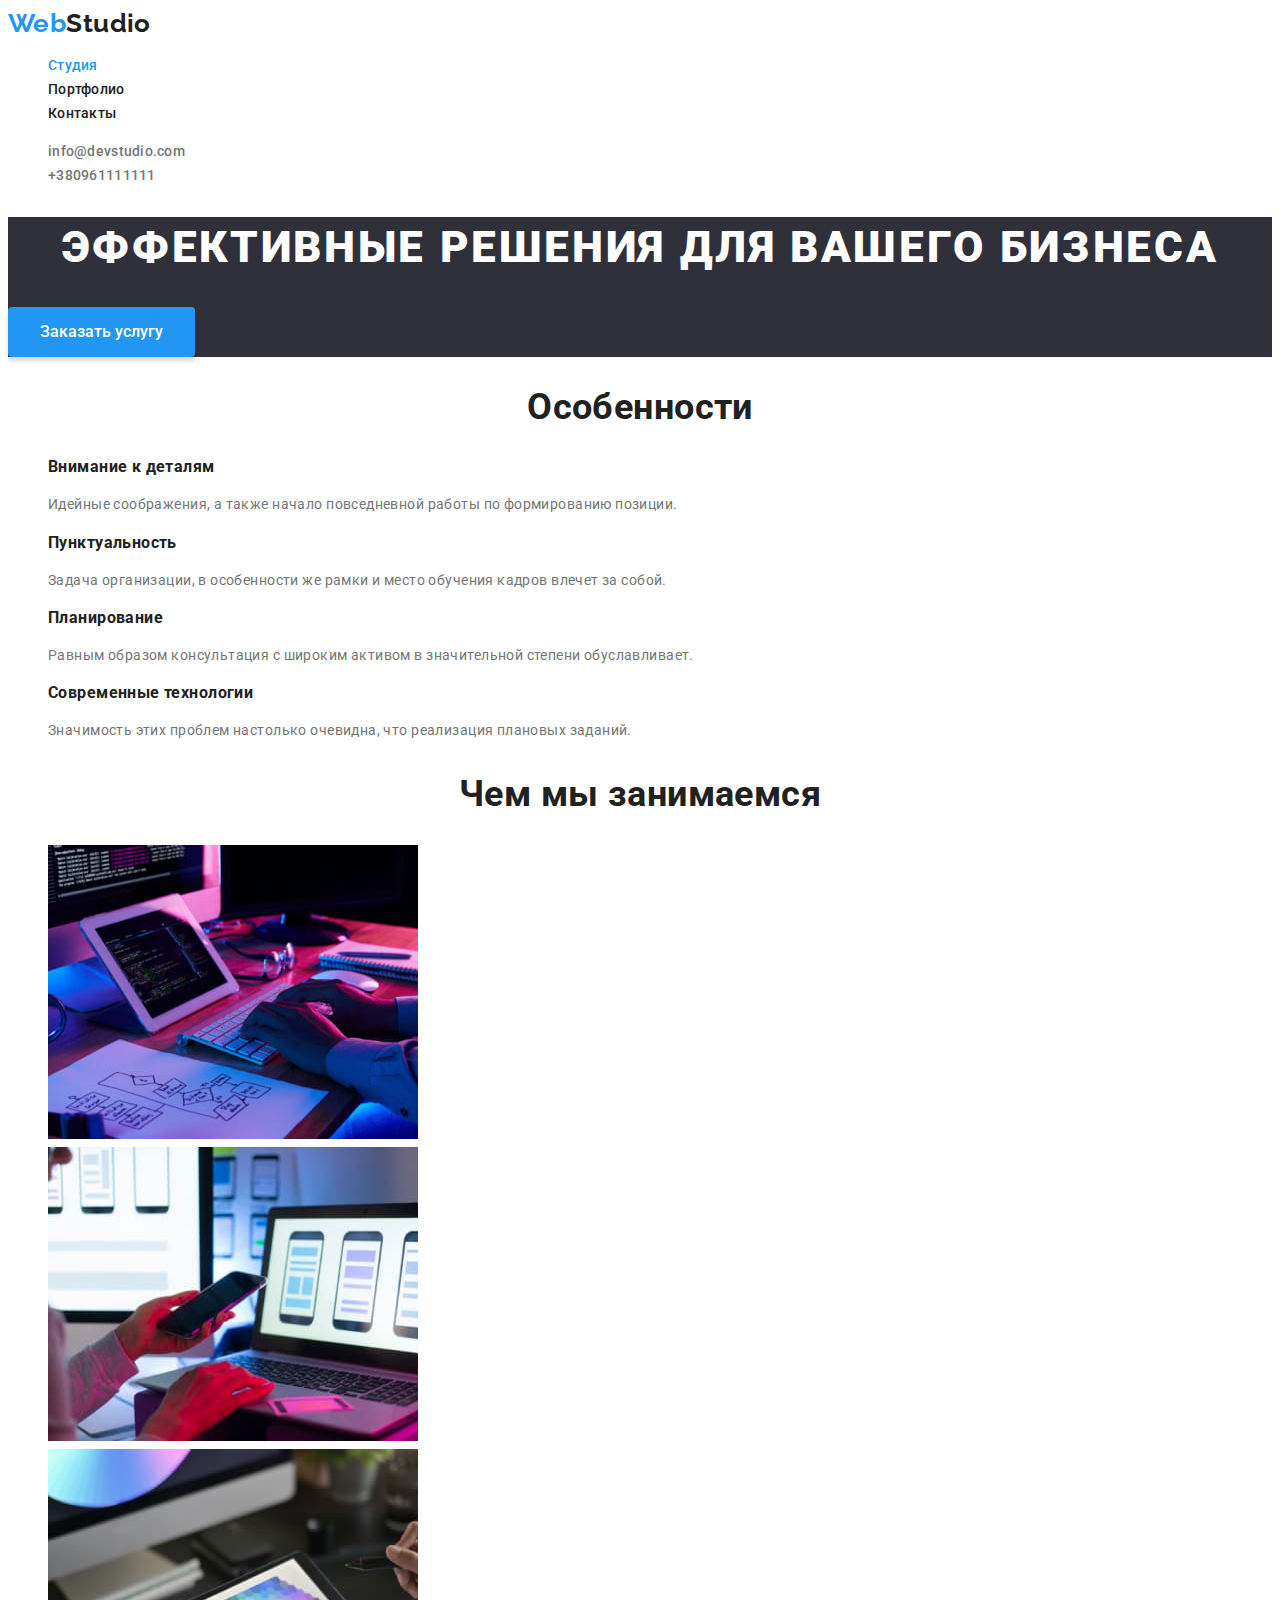
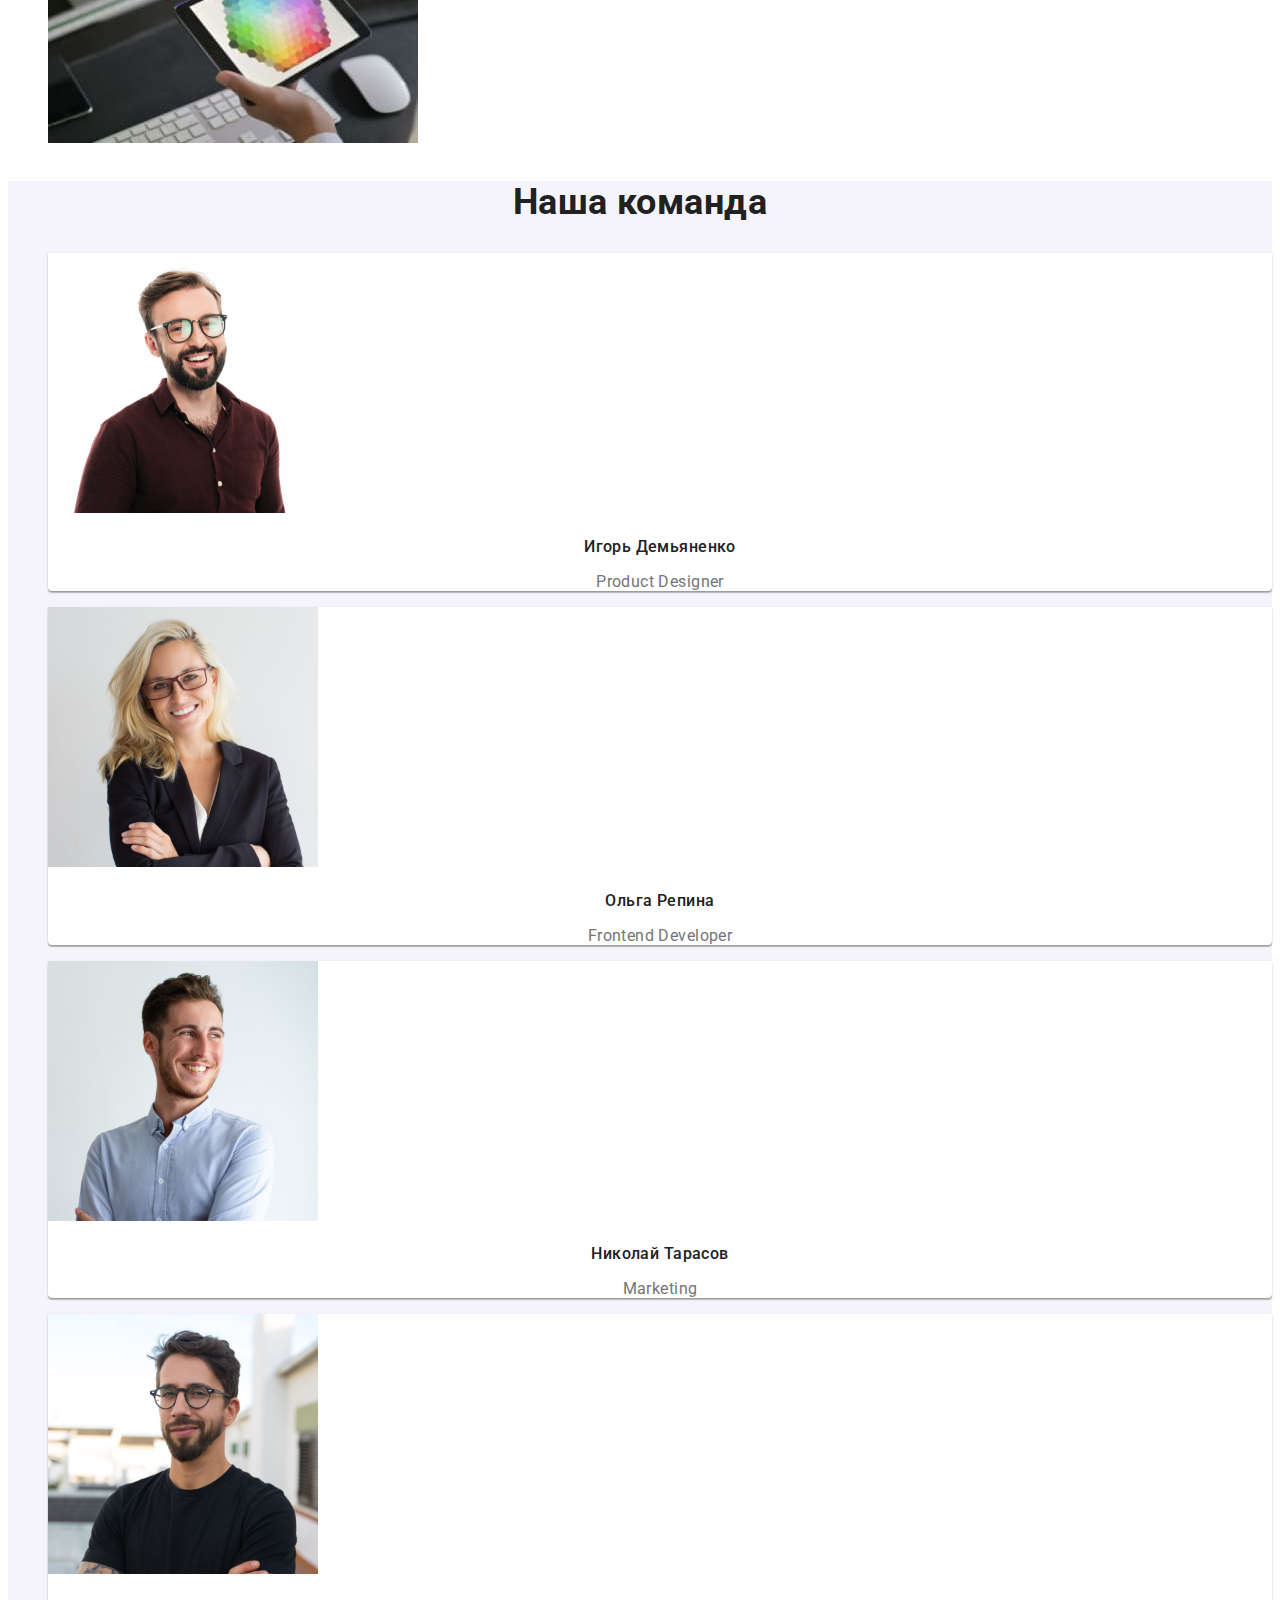
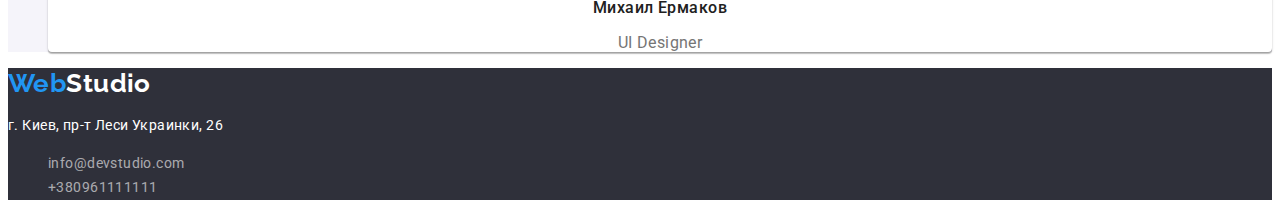
==== index.html @ 5a17cd4e "Initial commit" ====
<!DOCTYPE html>
<html lang="ru">
  <head>
    <meta charset="UTF-8" />
    <meta http-equiv="X-UA-Compatible" content="IE=edge" />
    <meta name="viewport" content="width=device-width, initial-scale=1.0" />
    <title>Студия</title>
    <link rel="preconnect" href="https://fonts.googleapis.com" />
    <link rel="preconnect" href="https://fonts.gstatic.com" crossorigin />
    <link
      href="https://fonts.googleapis.com/css2?family=Raleway:wght@700&family=Roboto:wght@400;500;700;900&display=swap"
      rel="stylesheet"
    />
    <link rel="stylesheet" href="./css/styles.css" />
  </head>
  <body>
    <header>
      <nav>
        <a class="logo link" href="/">
          <span class="logo-accent">Web</span>Studio
        </a>
        <ul class="header-nav list">
          <li>
            <a class="header-nav-link link current" href="./index.html"
              >Студия</a
            >
          </li>
          <li>
            <a class="header-nav-link link" href="./portfolio.html"
              >Портфолио</a
            >
          </li>
          <li><a class="header-nav-link link" href="">Контакты</a></li>
        </ul>
      </nav>
      <ul class="header-contacts list">
        <li>
          <a class="header-contacts-link link" href="mailto:info@devstudio.com"
            >info@devstudio.com</a
          >
        </li>
        <li>
          <a class="header-contacts-link link" href="tel:+380961111111"
            >+380961111111</a
          >
        </li>
      </ul>
    </header>
    <main>
      <section class="hero">
        <h1 class="hero-title">Эффективные решения для вашего бизнеса</h1>
        <button class="btn btn-primary" type="button">Заказать услугу</button>
      </section>

      <section class="features">
        <h2 class="section-title">Особенности</h2>
        <ul class="features-list list">
          <li>
            <h3 class="features-title">Внимание к деталям</h3>
            <p class="features-text">
              Идейные соображения, а также начало повседневной работы по
              формированию позиции.
            </p>
          </li>
          <li>
            <h3 class="features-title">Пунктуальность</h3>
            <p class="features-text">
              Задача организации, в особенности же рамки и место обучения кадров
              влечет за собой.
            </p>
          </li>
          <li>
            <h3 class="features-title">Планирование</h3>
            <p class="features-text">
              Равным образом консультация с широким активом в значительной
              степени обуславливает.
            </p>
          </li>
          <li>
            <h3 class="features-title">Современные технологии</h3>
            <p class="features-text">
              Значимость этих проблем настолько очевидна, что реализация
              плановых заданий.
            </p>
          </li>
        </ul>
      </section>

      <section class="activity">
        <h2 class="section-title">Чем мы занимаемся</h2>
        <ul class="activity-list list">
          <li>
            <img
              src="./images/box-1.jpg"
              alt="Десктопные приложения"
              width="370"
              height="294"
            />
          </li>
          <li>
            <img
              src="./images/box-2.jpg"
              alt="Мобильные приложения"
              width="370"
              height="294"
            />
          </li>
          <li>
            <img
              src="./images/box-3.jpg"
              alt="Дизайнерские решения"
              width="370"
              height="294"
            />
          </li>
        </ul>
      </section>
      <section class="team">
        <h2 class="section-title">Наша команда</h2>
        <ul class="team-list list">
          <li class="team-item">
            <img
              src="./images/img-1.jpg"
              alt="Игорь Демьяненко"
              width="270"
              height="260"
            />
            <h3 class="team-item-title">Игорь Демьяненко</h3>
            <p class="team-item-text" lang="en">Product Designer</p>
          </li>
          <li class="team-item">
            <img
              src="./images/img-2.jpg"
              alt="Ольга Репина"
              width="270"
              height="260"
            />
            <h3 class="team-item-title">Ольга Репина</h3>
            <p class="team-item-text" lang="en">Frontend Developer</p>
          </li>
          <li class="team-item">
            <img
              src="./images/img-3.jpg"
              alt="Николай Тарасов"
              width="270"
              height="260"
            />
            <h3 class="team-item-title">Николай Тарасов</h3>
            <p class="team-item-text" lang="en">Marketing</p>
          </li>
          <li class="team-item">
            <img
              src="./images/img-4.jpg"
              alt="Михаил Ермаков"
              width="270"
              height="260"
            />
            <h3 class="team-item-title">Михаил Ермаков</h3>
            <p class="team-item-text" lang="en">UI Designer</p>
          </li>
        </ul>
      </section>
    </main>
    <footer>
      <a class="logo footer-logo link" href="/">
        <span class="logo-accent">Web</span>Studio
      </a>
      <address class="footer-address">
        <p class="footer-address-text">г. Киев, пр-т Леси Украинки, 26</p>
        <ul class="footer-contacts list">
          <li>
            <a
              class="footer-contacts-link link"
              href="mailto:info@devstudio.com"
              >info@devstudio.com</a
            >
          </li>
          <li>
            <a class="footer-contacts-link link" href="tel:+380961111111"
              >+380961111111</a
            >
          </li>
        </ul>
      </address>
    </footer>
  </body>
</html>
---- css/styles.css ----
:root {
  --primary-text-color: #757575;
  --secondary-text-color: #212121;
  --accent-color: #2196f3;
  --primary-white-color: #fff;

  --secondary-btn-bgcolor: #f5f4fa;
}

body {
  font: 14px/1.71 "Roboto", sans-serif;
  color: var(--primary-text-color);
  letter-spacing: 0.03em;
}

.link {
  text-decoration: none;
}
.list {
  list-style: none;
}

.logo {
  font: 700 26px/1.19 "Raleway", sans-serif;
  color: var(--secondary-text-color);
}
.logo-accent {
  color: var(--accent-color);
}
.footer-logo {
  color: var(--primary-white-color);
}

.header-nav-link {
  font-weight: 500;
  line-height: 1.14;
  letter-spacing: 0.02em;
  color: var(--secondary-text-color);
}
.header-nav-link:hover,
.header-nav-link:focus {
  color: var(--accent-color);
}
.header-nav-link.current {
  color: var(--accent-color);
}

.header-contacts-link {
  font-weight: 500;
  line-height: 1.14;
  letter-spacing: 0.02em;
  color: var(--primary-text-color);
}
.header-contacts-link:hover,
.header-contacts-link:focus {
  color: var(--accent-color);
}

footer {
  background-color: #2f303a;
}
.footer-address {
  font-style: normal;
}
.footer-address-text {
  color: var(--primary-white-color);
}
.footer-contacts-link {
  color: rgba(255, 255, 255, 0.6);
}
.footer-contacts-link:hover,
.footer-contacts-link:focus {
  color: var(--accent-color);
}
.hero {
  background-color: #2f303a;
}
.hero-title {
  font-weight: 900;
  font-size: 44px;
  line-height: 1.364;
  text-align: center;
  letter-spacing: 0.06em;
  text-transform: uppercase;
  color: var(--primary-white-color);
}

.section-title {
  font-size: 36px;
  font-weight: 700;
  line-height: 1.1667;
  text-align: center;
  color: var(--secondary-text-color);
}
.features-title {
  font-weight: 700;
  line-height: 1.14;
  color: var(--secondary-text-color);
}

.team {
  background-color: #f5f4fa;
}
.team-item {
  background: #ffffff;
  box-shadow: 0px 1px 3px rgba(0, 0, 0, 0.12), 0px 1px 1px rgba(0, 0, 0, 0.14),
    0px 2px 1px rgba(0, 0, 0, 0.2);
  border-radius: 0px 0px 4px 4px;
}
.team-item-title {
  font-size: 16px;
  font-weight: 500;
  line-height: 1.1875;
  text-align: center;
  color: var(--secondary-text-color);
}
.team-item-text {
  font-size: 16px;
  line-height: 1.1875;
  text-align: center;
}

.btn {
  font-family: "Roboto", sans-serif;
  border-radius: 4px;
  border: transparent;
  cursor: pointer;
}
.btn.btn-primary {
  padding: 10px 32px;
  font-size: 16px;
  font-weight: 500;
  line-height: 1.875;
  color: var(--primary-white-color);
  background-color: var(--accent-color);
  box-shadow: 0px 4px 4px rgba(0, 0, 0, 0.15);
}
.btn.btn-secondary {
  padding: 6px 22px;
  font-size: 16px;
  font-weight: 500;
  line-height: 1.625;
  color: var(--secondary-text-color);
  background-color: var(--secondary-btn-bgcolor);
}
.btn.btn-secondary:hover,
.btn.btn-secondary:focus {
  color: var(--primary-white-color);
  background-color: var(--accent-color);
  box-shadow: 0px 3px 1px rgba(0, 0, 0, 0.1), 0px 1px 2px rgba(0, 0, 0, 0.08),
    0px 2px 2px rgba(0, 0, 0, 0.12);
}

.projects-title {
  font-size: 18px;
  font-weight: 700;
  line-height: 2;
  letter-spacing: 0.06em;
  color: var(--secondary-text-color);
}
.projects-text {
  font-size: 16px;
  line-height: 1.875;
}
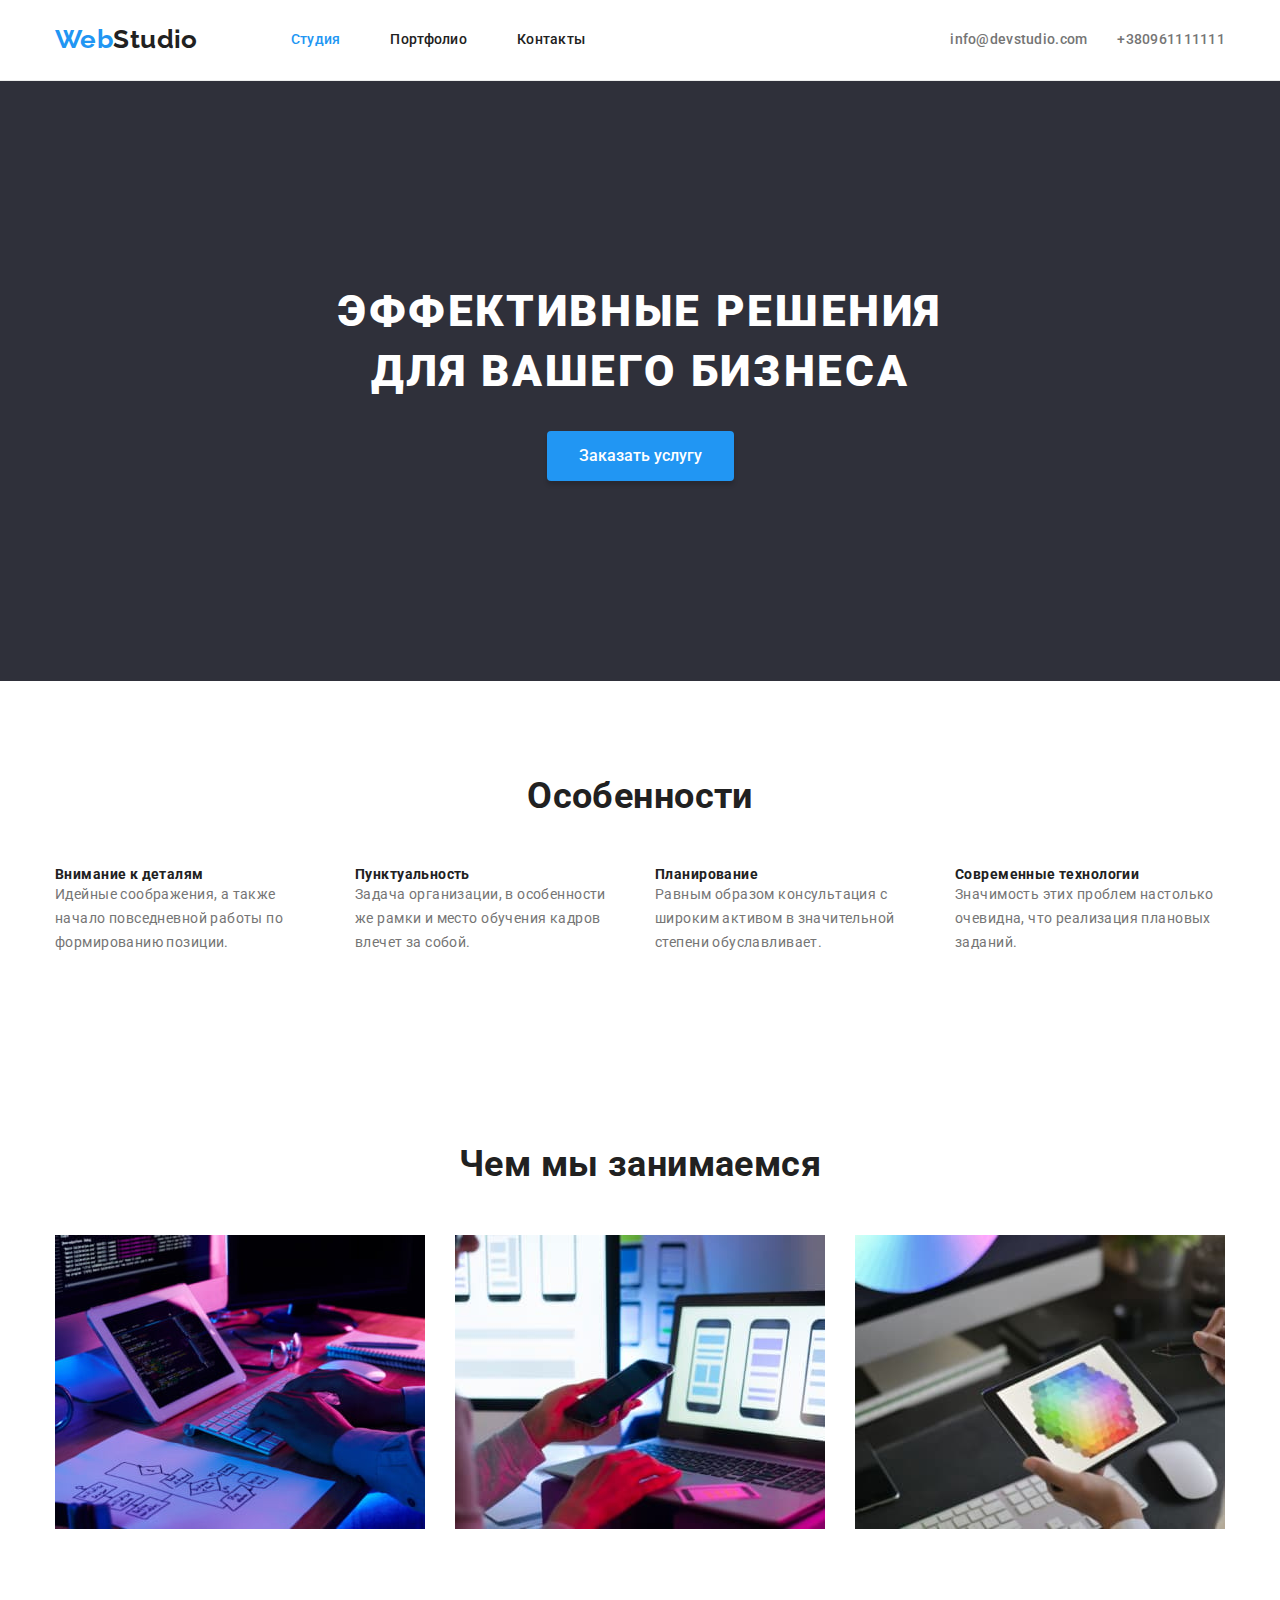
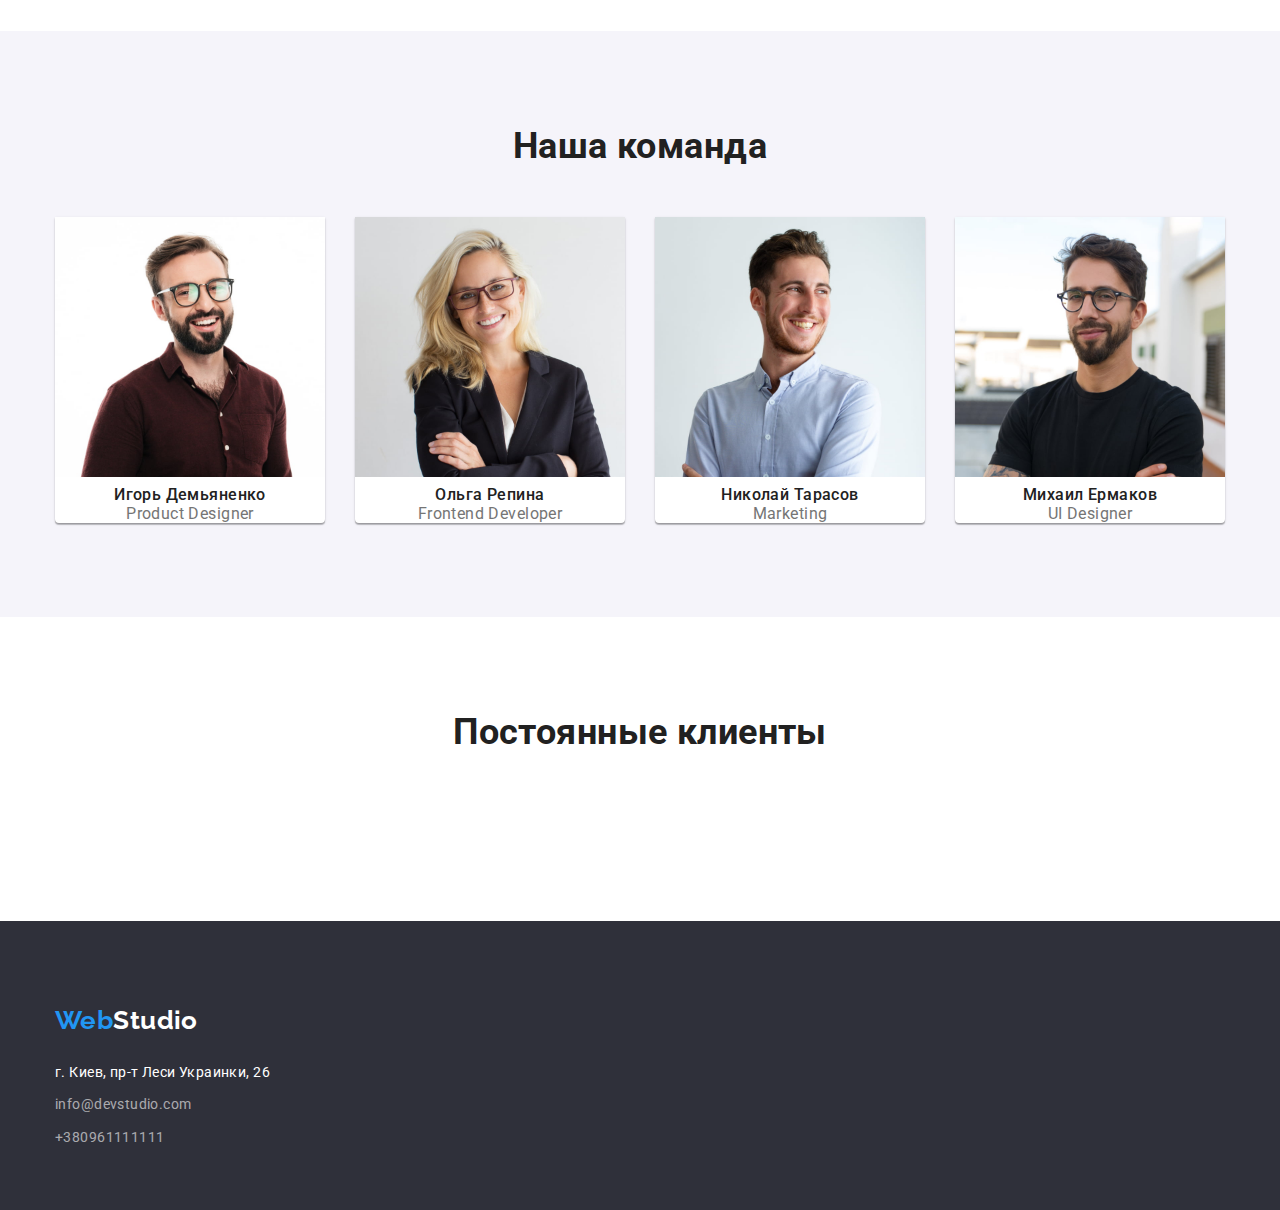
==== commit ac65faaf: "Добавляет оформление страниц" ====
--- a/index.html
+++ b/index.html
@@ -11,177 +11,210 @@
       href="https://fonts.googleapis.com/css2?family=Raleway:wght@700&family=Roboto:wght@400;500;700;900&display=swap"
       rel="stylesheet"
     />
+    <link
+      rel="stylesheet"
+      href="https://cdnjs.cloudflare.com/ajax/libs/modern-normalize/1.0.0/modern-normalize.min.css"
+    />
     <link rel="stylesheet" href="./css/styles.css" />
   </head>
   <body>
-    <header>
-      <nav>
-        <a class="logo link" href="/">
-          <span class="logo-accent">Web</span>Studio
-        </a>
-        <ul class="header-nav list">
-          <li>
-            <a class="header-nav-link link current" href="./index.html"
-              >Студия</a
-            >
-          </li>
-          <li>
-            <a class="header-nav-link link" href="./portfolio.html"
-              >Портфолио</a
-            >
-          </li>
-          <li><a class="header-nav-link link" href="">Контакты</a></li>
-        </ul>
-      </nav>
-      <ul class="header-contacts list">
-        <li>
-          <a class="header-contacts-link link" href="mailto:info@devstudio.com"
-            >info@devstudio.com</a
-          >
-        </li>
-        <li>
-          <a class="header-contacts-link link" href="tel:+380961111111"
-            >+380961111111</a
-          >
-        </li>
-      </ul>
-    </header>
-    <main>
-      <section class="hero">
-        <h1 class="hero-title">Эффективные решения для вашего бизнеса</h1>
-        <button class="btn btn-primary" type="button">Заказать услугу</button>
-      </section>
-
-      <section class="features">
-        <h2 class="section-title">Особенности</h2>
-        <ul class="features-list list">
-          <li>
-            <h3 class="features-title">Внимание к деталям</h3>
-            <p class="features-text">
-              Идейные соображения, а также начало повседневной работы по
-              формированию позиции.
-            </p>
-          </li>
-          <li>
-            <h3 class="features-title">Пунктуальность</h3>
-            <p class="features-text">
-              Задача организации, в особенности же рамки и место обучения кадров
-              влечет за собой.
-            </p>
-          </li>
-          <li>
-            <h3 class="features-title">Планирование</h3>
-            <p class="features-text">
-              Равным образом консультация с широким активом в значительной
-              степени обуславливает.
-            </p>
-          </li>
-          <li>
-            <h3 class="features-title">Современные технологии</h3>
-            <p class="features-text">
-              Значимость этих проблем настолько очевидна, что реализация
-              плановых заданий.
-            </p>
-          </li>
-        </ul>
-      </section>
-
-      <section class="activity">
-        <h2 class="section-title">Чем мы занимаемся</h2>
-        <ul class="activity-list list">
-          <li>
-            <img
-              src="./images/box-1.jpg"
-              alt="Десктопные приложения"
-              width="370"
-              height="294"
-            />
-          </li>
-          <li>
-            <img
-              src="./images/box-2.jpg"
-              alt="Мобильные приложения"
-              width="370"
-              height="294"
-            />
-          </li>
-          <li>
-            <img
-              src="./images/box-3.jpg"
-              alt="Дизайнерские решения"
-              width="370"
-              height="294"
-            />
-          </li>
-        </ul>
-      </section>
-      <section class="team">
-        <h2 class="section-title">Наша команда</h2>
-        <ul class="team-list list">
-          <li class="team-item">
-            <img
-              src="./images/img-1.jpg"
-              alt="Игорь Демьяненко"
-              width="270"
-              height="260"
-            />
-            <h3 class="team-item-title">Игорь Демьяненко</h3>
-            <p class="team-item-text" lang="en">Product Designer</p>
-          </li>
-          <li class="team-item">
-            <img
-              src="./images/img-2.jpg"
-              alt="Ольга Репина"
-              width="270"
-              height="260"
-            />
-            <h3 class="team-item-title">Ольга Репина</h3>
-            <p class="team-item-text" lang="en">Frontend Developer</p>
-          </li>
-          <li class="team-item">
-            <img
-              src="./images/img-3.jpg"
-              alt="Николай Тарасов"
-              width="270"
-              height="260"
-            />
-            <h3 class="team-item-title">Николай Тарасов</h3>
-            <p class="team-item-text" lang="en">Marketing</p>
-          </li>
-          <li class="team-item">
-            <img
-              src="./images/img-4.jpg"
-              alt="Михаил Ермаков"
-              width="270"
-              height="260"
-            />
-            <h3 class="team-item-title">Михаил Ермаков</h3>
-            <p class="team-item-text" lang="en">UI Designer</p>
-          </li>
-        </ul>
-      </section>
-    </main>
-    <footer>
-      <a class="logo footer-logo link" href="/">
-        <span class="logo-accent">Web</span>Studio
-      </a>
-      <address class="footer-address">
-        <p class="footer-address-text">г. Киев, пр-т Леси Украинки, 26</p>
-        <ul class="footer-contacts list">
-          <li>
+    <header class="header">
+      <div class="container header-wrapp">
+        <nav class="main-nav">
+          <a class="logo link" href="/">
+            <span class="logo-accent">Web</span>Studio
+          </a>
+          <ul class="header-nav list">
+            <li class="item">
+              <a class="header-nav-link link current" href="./index.html"
+                >Студия</a
+              >
+            </li>
+            <li class="item">
+              <a class="header-nav-link link" href="./portfolio.html"
+                >Портфолио</a
+              >
+            </li>
+            <li class="item">
+              <a class="header-nav-link link" href="">Контакты</a>
+            </li>
+          </ul>
+        </nav>
+        <ul class="header-contacts list">
+          <li class="item">
             <a
-              class="footer-contacts-link link"
+              class="header-contacts-link link"
               href="mailto:info@devstudio.com"
               >info@devstudio.com</a
             >
           </li>
-          <li>
-            <a class="footer-contacts-link link" href="tel:+380961111111"
+          <li class="item">
+            <a class="header-contacts-link link" href="tel:+380961111111"
               >+380961111111</a
             >
           </li>
         </ul>
-      </address>
+      </div>
+    </header>
+    <main>
+      <section class="hero">
+        <h1 class="hero-title">Эффективные решения<br />для вашего бизнеса</h1>
+        <button class="btn btn-primary" type="button">Заказать услугу</button>
+      </section>
+
+      <section class="section features">
+        <div class="container">
+          <h2 class="section-title">Особенности</h2>
+          <ul class="features-list list">
+            <li class="item">
+              <h3 class="features-title">Внимание к деталям</h3>
+              <p class="features-text">
+                Идейные соображения, а также начало повседневной работы по
+                формированию позиции.
+              </p>
+            </li>
+            <li class="item">
+              <h3 class="features-title">Пунктуальность</h3>
+              <p class="features-text">
+                Задача организации, в особенности же рамки и место обучения
+                кадров влечет за собой.
+              </p>
+            </li>
+            <li class="item">
+              <h3 class="features-title">Планирование</h3>
+              <p class="features-text">
+                Равным образом консультация с широким активом в значительной
+                степени обуславливает.
+              </p>
+            </li>
+            <li class="item">
+              <h3 class="features-title">Современные технологии</h3>
+              <p class="features-text">
+                Значимость этих проблем настолько очевидна, что реализация
+                плановых заданий.
+              </p>
+            </li>
+          </ul>
+        </div>
+      </section>
+
+      <section class="section activity">
+        <div class="container">
+          <h2 class="section-title">Чем мы занимаемся</h2>
+          <ul class="activity-list list">
+            <li class="item">
+              <img
+                src="./images/box-1.jpg"
+                alt="Десктопные приложения"
+                width="370"
+                height="294"
+              />
+            </li>
+            <li class="item">
+              <img
+                src="./images/box-2.jpg"
+                alt="Мобильные приложения"
+                width="370"
+                height="294"
+              />
+            </li>
+            <li class="item">
+              <img
+                src="./images/box-3.jpg"
+                alt="Дизайнерские решения"
+                width="370"
+                height="294"
+              />
+            </li>
+          </ul>
+        </div>
+      </section>
+      <section class="section team">
+        <div class="container">
+          <h2 class="section-title">Наша команда</h2>
+          <ul class="team-list list">
+            <li class="team-item">
+              <img
+                src="./images/img-1.jpg"
+                alt="Игорь Демьяненко"
+                width="270"
+                height="260"
+              />
+              <div class="team-item-text">
+                <h3 class="team-item-title">Игорь Демьяненко</h3>
+                <p class="team-item-desc" lang="en">Product Designer</p>
+              </div>
+            </li>
+            <li class="team-item">
+              <img
+                src="./images/img-2.jpg"
+                alt="Ольга Репина"
+                width="270"
+                height="260"
+              />
+              <h3 class="team-item-title">Ольга Репина</h3>
+              <p class="team-item-text" lang="en">Frontend Developer</p>
+            </li>
+            <li class="team-item">
+              <img
+                src="./images/img-3.jpg"
+                alt="Николай Тарасов"
+                width="270"
+                height="260"
+              />
+              <h3 class="team-item-title">Николай Тарасов</h3>
+              <p class="team-item-text" lang="en">Marketing</p>
+            </li>
+            <li class="team-item">
+              <img
+                src="./images/img-4.jpg"
+                alt="Михаил Ермаков"
+                width="270"
+                height="260"
+              />
+              <h3 class="team-item-title">Михаил Ермаков</h3>
+              <p class="team-item-text" lang="en">UI Designer</p>
+            </li>
+          </ul>
+        </div>
+      </section>
+      <section class="section clients">
+        <div class="container">
+          <h2 class="section-title">Постоянные клиенты</h2>
+          <ul class="clients-list list">
+            <li class="item"><img src="" alt="" /></li>
+            <li class="item"><img src="" alt="" /></li>
+            <li class="item"><img src="" alt="" /></li>
+            <li class="item"><img src="" alt="" /></li>
+            <li class="item"><img src="" alt="" /></li>
+            <li class="item"><img src="" alt="" /></li>
+          </ul>
+        </div>
+      </section>
+    </main>
+    <footer class="footer">
+      <div class="container">
+        <a class="logo footer-logo link" href="/">
+          <span class="logo-accent">Web</span>Studio
+        </a>
+        <address class="footer-address">
+          <p class="footer-address-text">г. Киев, пр-т Леси Украинки, 26</p>
+          <ul class="footer-contacts list">
+            <li class="item">
+              <a
+                class="footer-contacts-link link"
+                href="mailto:info@devstudio.com"
+                >info@devstudio.com</a
+              >
+            </li>
+            <li class="item">
+              <a class="footer-contacts-link link" href="tel:+380961111111"
+                >+380961111111</a
+              >
+            </li>
+          </ul>
+        </address>
+      </div>
     </footer>
   </body>
 </html>
--- a/css/styles.css
+++ b/css/styles.css
@@ -13,16 +13,49 @@
   letter-spacing: 0.03em;
 }
 
+.container {
+  max-width: 1200px;
+  padding: 0 15px;
+  margin: 0 auto;
+}
+
+.section {
+  padding: 94px 0;
+}
+
+h1,
+h2,
+h3,
+h4,
+h5,
+h6 {
+  margin: 0;
+  padding: 0;
+  border: 0;
+  outline: 0;
+  font-size: 100%;
+  vertical-align: baseline;
+  background: transparent;
+}
+p {
+  margin: 0;
+}
+
 .link {
   text-decoration: none;
 }
 .list {
+  padding: 0;
+  margin: 0;
   list-style: none;
 }
 
 .logo {
+  display: block;
+  padding: 24px 0 25px 0;
+
+  color: var(--secondary-text-color);
   font: 700 26px/1.19 "Raleway", sans-serif;
-  color: var(--secondary-text-color);
 }
 .logo-accent {
   color: var(--accent-color);
@@ -31,11 +64,32 @@
   color: var(--primary-white-color);
 }
 
+.header {
+  border-bottom: 1px solid #ececec;
+}
+.header-wrapp {
+  display: flex;
+  align-items: center;
+}
+.main-nav {
+  display: flex;
+}
+.header-nav {
+  display: flex;
+  margin-left: 93px;
+}
+.header-nav .item + .item {
+  margin-left: 50px;
+}
+
 .header-nav-link {
+  display: block;
+  padding: 32px 0;
+
+  color: var(--secondary-text-color);
   font-weight: 500;
   line-height: 1.14;
   letter-spacing: 0.02em;
-  color: var(--secondary-text-color);
 }
 .header-nav-link:hover,
 .header-nav-link:focus {
@@ -43,6 +97,14 @@
 }
 .header-nav-link.current {
   color: var(--accent-color);
+}
+
+.header-contacts {
+  display: flex;
+  margin-left: auto;
+}
+.header-contacts .item + .item {
+  margin-left: 30px;
 }
 
 .header-contacts-link {
@@ -56,7 +118,8 @@
   color: var(--accent-color);
 }
 
-footer {
+.footer {
+  padding: 60px 0;
   background-color: #2f303a;
 }
 .footer-address {
@@ -68,14 +131,20 @@
 .footer-contacts-link {
   color: rgba(255, 255, 255, 0.6);
 }
+.footer-contacts .item {
+  margin-top: 9px;
+}
 .footer-contacts-link:hover,
 .footer-contacts-link:focus {
   color: var(--accent-color);
 }
+
 .hero {
   background-color: #2f303a;
+  text-align: center;
 }
 .hero-title {
+  padding-top: 200px;
   font-weight: 900;
   font-size: 44px;
   line-height: 1.364;
@@ -86,20 +155,47 @@
 }
 
 .section-title {
+  margin-bottom: 50px;
   font-size: 36px;
   font-weight: 700;
   line-height: 1.1667;
   text-align: center;
   color: var(--secondary-text-color);
 }
+.features-list {
+  display: flex;
+}
+.features-list .item {
+  width: 270px;
+}
+.features-list .item + .item {
+  margin-left: 30px;
+}
+
 .features-title {
   font-weight: 700;
   line-height: 1.14;
   color: var(--secondary-text-color);
 }
 
+.activity-list {
+  display: flex;
+}
+.activity-list .item {
+  width: 370px;
+}
+.activity-list .item + .item {
+  margin-left: 30px;
+}
+
 .team {
   background-color: #f5f4fa;
+}
+.team-list {
+  display: flex;
+}
+.team-item + .team-item {
+  margin-left: 30px;
 }
 .team-item {
   background: #ffffff;
@@ -120,6 +216,16 @@
   text-align: center;
 }
 
+.clients-list {
+  display: flex;
+}
+.clients-list .item {
+  width: 170px;
+}
+.clients-list .item + .item {
+  margin-left: 30px;
+}
+
 .btn {
   font-family: "Roboto", sans-serif;
   border-radius: 4px;
@@ -127,6 +233,8 @@
   cursor: pointer;
 }
 .btn.btn-primary {
+  margin-top: 30px;
+  margin-bottom: 200px;
   padding: 10px 32px;
   font-size: 16px;
   font-weight: 500;
@@ -151,14 +259,48 @@
     0px 2px 2px rgba(0, 0, 0, 0.12);
 }
 
+.filter-list {
+  display: flex;
+  justify-content: center;
+}
+.filter-list .item + .item {
+  margin-left: 30px;
+}
+
+.projects-list {
+  display: flex;
+  flex-wrap: wrap;
+}
+.projects-list .item {
+  width: calc((100% - 60px) / 3);
+  margin-right: 30px;
+  margin-bottom: 30px;
+  border: 1px solid #eeeeee;
+}
+.projects-list .item:hover,
+.projects-list .item:focus {
+  box-shadow: 0px 1px 1px rgba(0, 0, 0, 0.12), 0px 4px 4px rgba(0, 0, 0, 0.06),
+    1px 4px 6px rgba(0, 0, 0, 0.16);
+  cursor: pointer;
+}
+.projects-list .item:nth-child(3n) {
+  margin-right: 0;
+}
+.projects-list .item:nth-last-child(-n + 3) {
+  margin-bottom: 0;
+}
+.projects-text {
+  padding: 20px 24px;
+}
 .projects-title {
+  margin-bottom: 4px;
   font-size: 18px;
   font-weight: 700;
   line-height: 2;
   letter-spacing: 0.06em;
   color: var(--secondary-text-color);
 }
-.projects-text {
+.projects-desc {
   font-size: 16px;
   line-height: 1.875;
 }
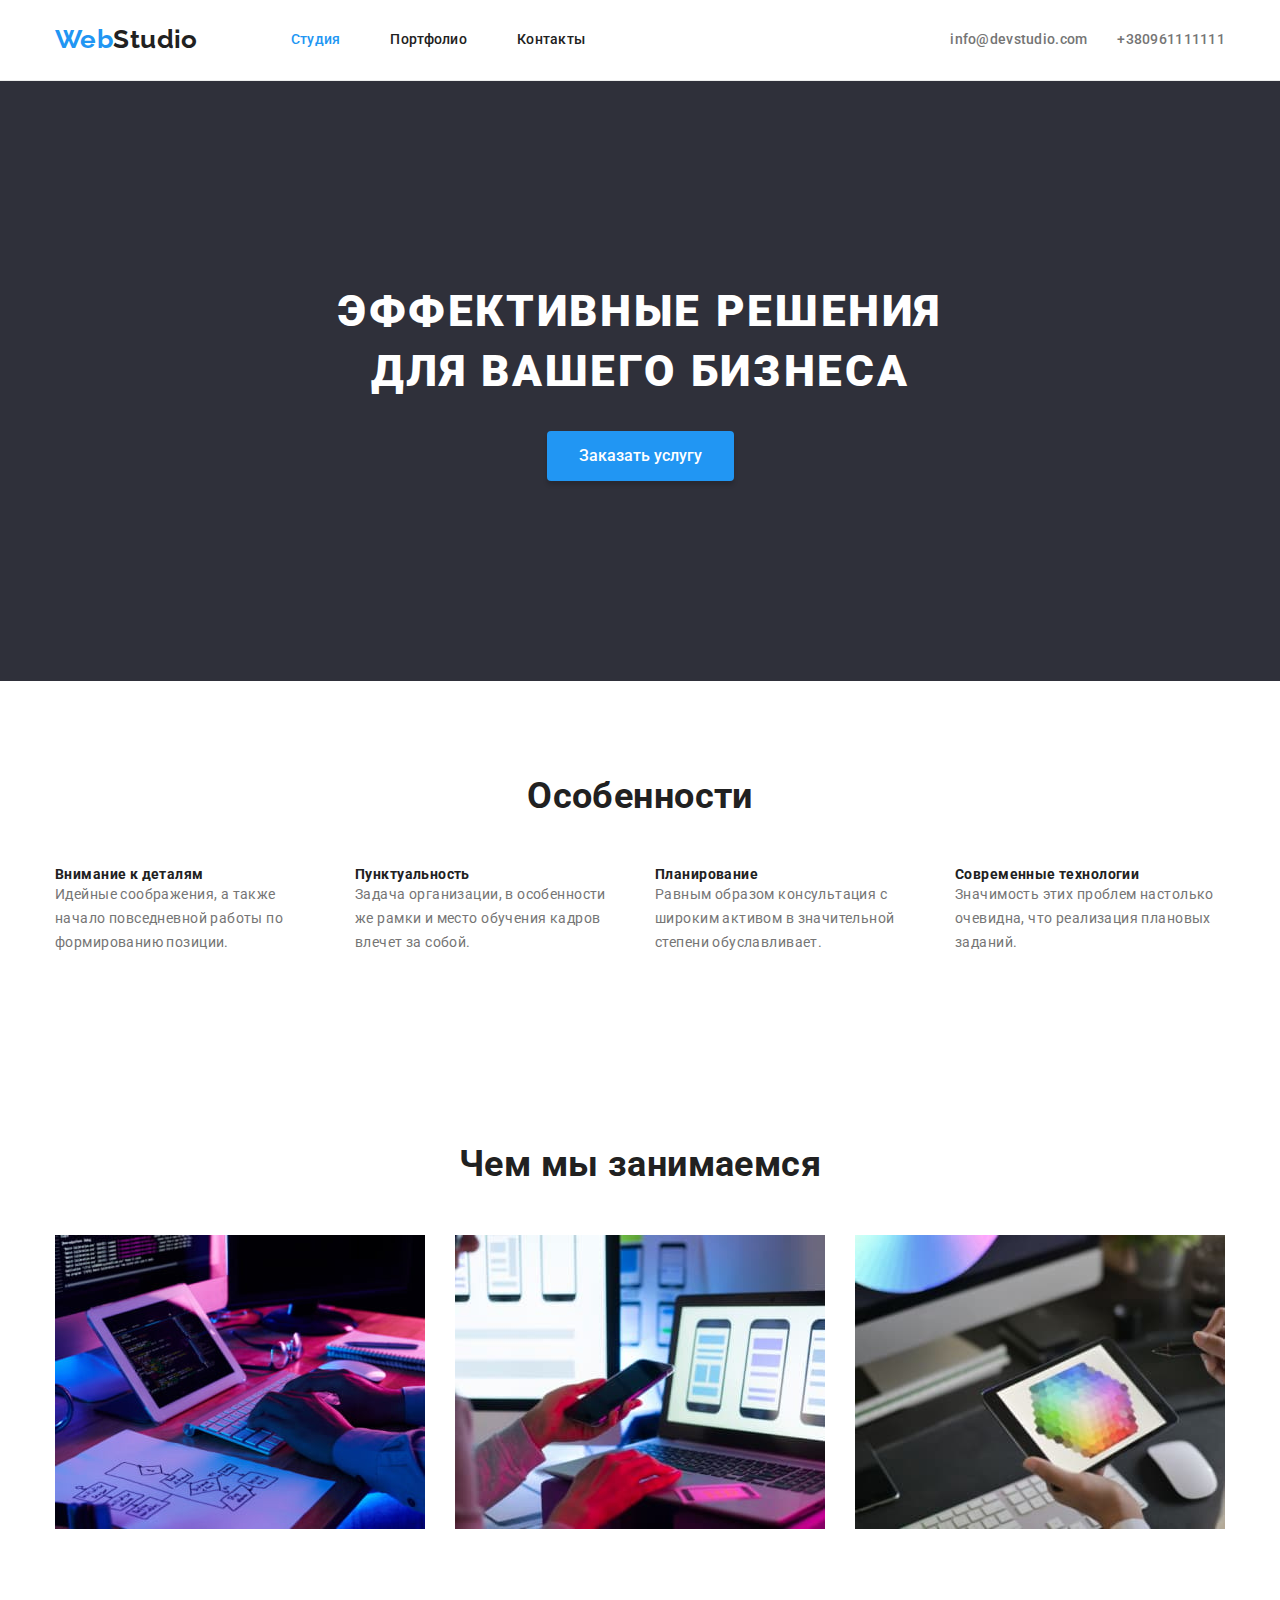
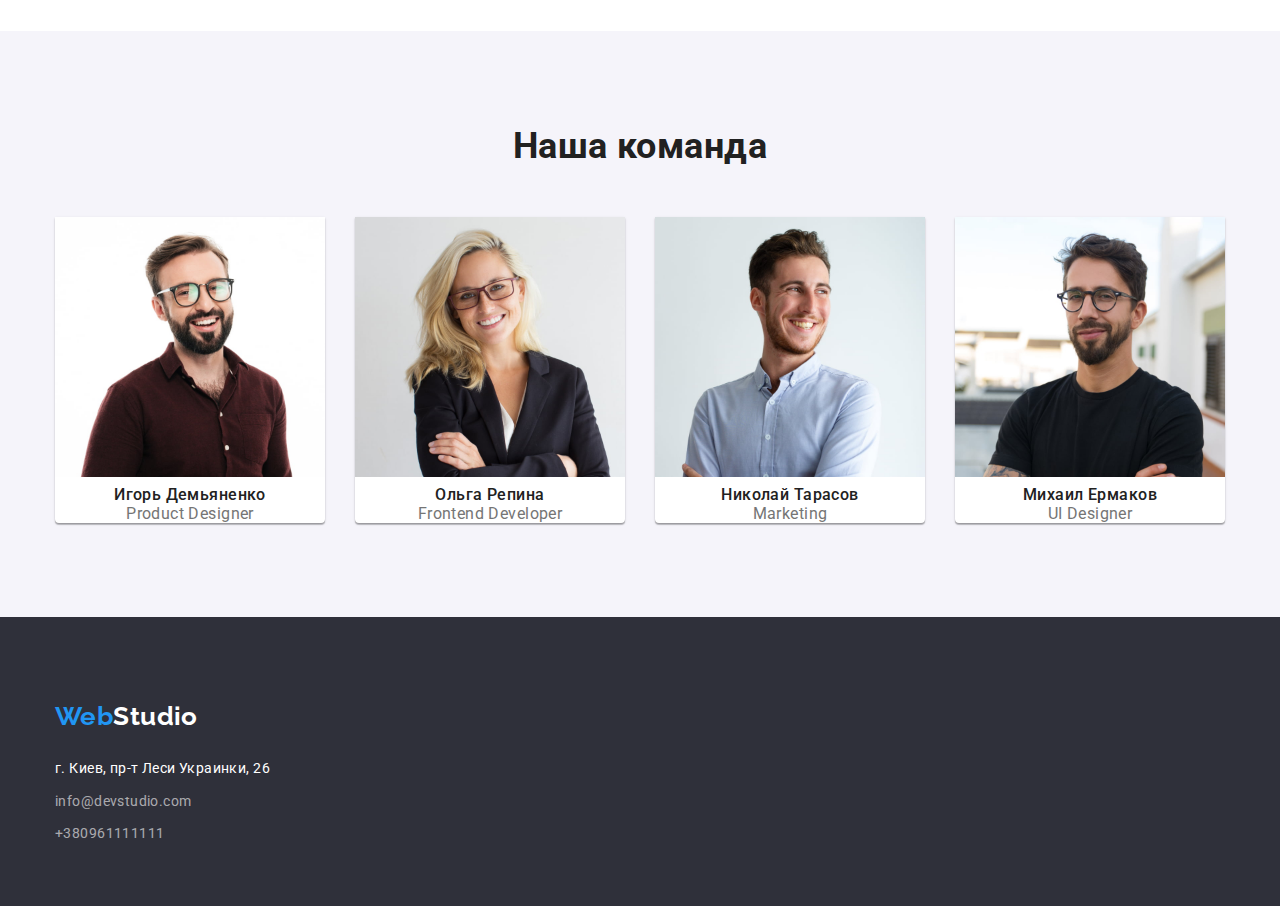
==== commit 2fcc333e: "Удаляет секцию постоянные клиенты" ====
--- a/index.html
+++ b/index.html
@@ -178,6 +178,7 @@
           </ul>
         </div>
       </section>
+      <!--
       <section class="section clients">
         <div class="container">
           <h2 class="section-title">Постоянные клиенты</h2>
@@ -191,7 +192,7 @@
           </ul>
         </div>
       </section>
-    </main>
+    --></main>
     <footer class="footer">
       <div class="container">
         <a class="logo footer-logo link" href="/">
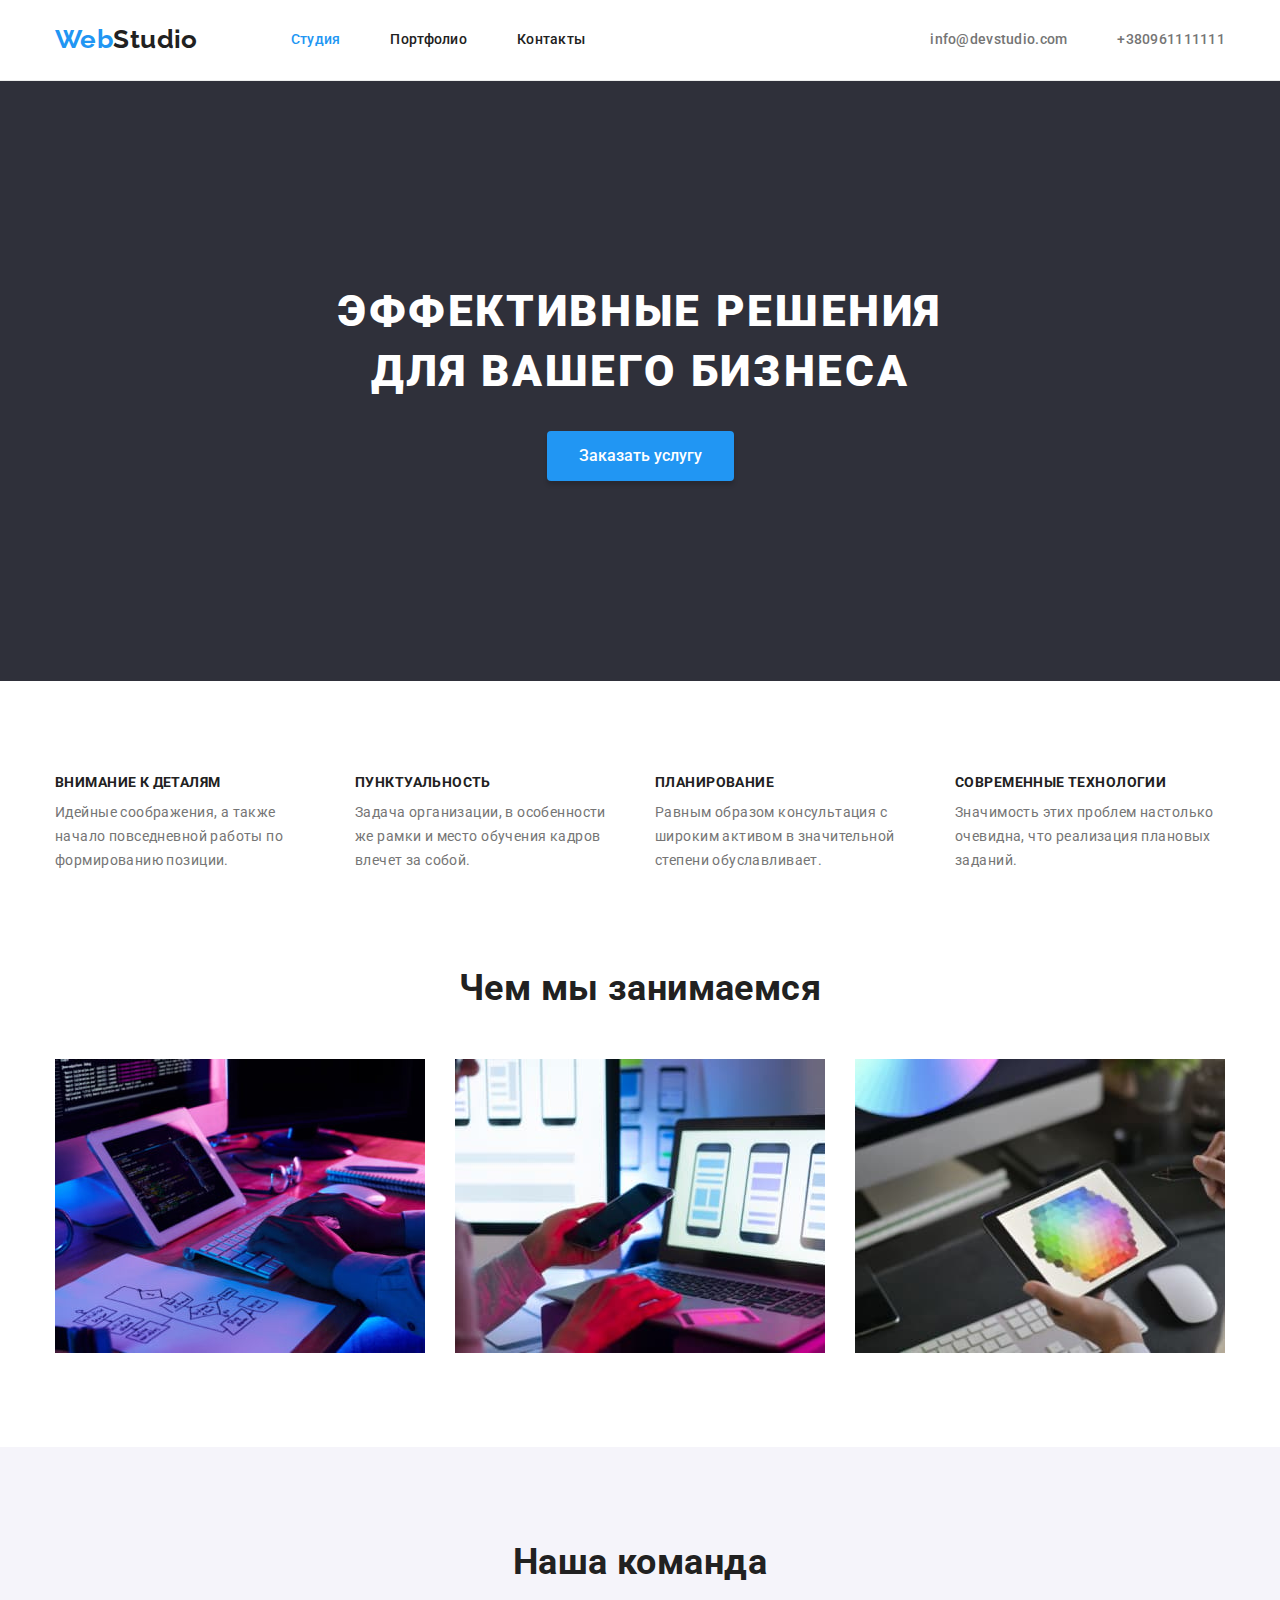
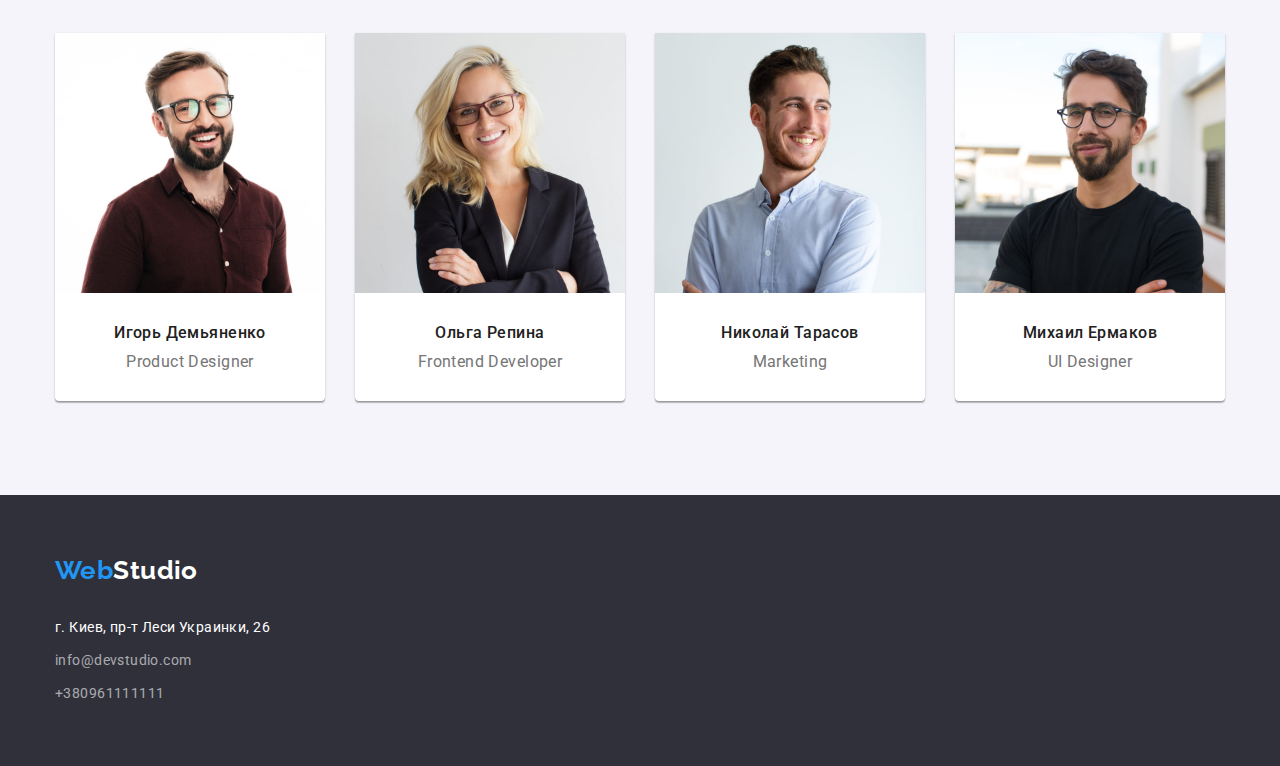
==== commit dfa65282: "Добавляет исправления оформления" ====
--- a/index.html
+++ b/index.html
@@ -64,7 +64,7 @@
 
       <section class="section features">
         <div class="container">
-          <h2 class="section-title">Особенности</h2>
+          <h2 class="visually-hidden">Особенности</h2>
           <ul class="features-list list">
             <li class="item">
               <h3 class="features-title">Внимание к деталям</h3>
@@ -152,8 +152,10 @@
                 width="270"
                 height="260"
               />
-              <h3 class="team-item-title">Ольга Репина</h3>
-              <p class="team-item-text" lang="en">Frontend Developer</p>
+              <div class="team-item-text">
+                <h3 class="team-item-title">Ольга Репина</h3>
+                <p class="team-item-desc" lang="en">Frontend Developer</p>
+              </div>
             </li>
             <li class="team-item">
               <img
@@ -162,8 +164,10 @@
                 width="270"
                 height="260"
               />
-              <h3 class="team-item-title">Николай Тарасов</h3>
-              <p class="team-item-text" lang="en">Marketing</p>
+              <div class="team-item-text">
+                <h3 class="team-item-title">Николай Тарасов</h3>
+                <p class="team-item-desc" lang="en">Marketing</p>
+              </div>
             </li>
             <li class="team-item">
               <img
@@ -172,30 +176,18 @@
                 width="270"
                 height="260"
               />
-              <h3 class="team-item-title">Михаил Ермаков</h3>
-              <p class="team-item-text" lang="en">UI Designer</p>
+              <div class="team-item-text">
+                <h3 class="team-item-title">Михаил Ермаков</h3>
+                <p class="team-item-desc" lang="en">UI Designer</p>
+              </div>
             </li>
           </ul>
         </div>
       </section>
-      <!--
-      <section class="section clients">
-        <div class="container">
-          <h2 class="section-title">Постоянные клиенты</h2>
-          <ul class="clients-list list">
-            <li class="item"><img src="" alt="" /></li>
-            <li class="item"><img src="" alt="" /></li>
-            <li class="item"><img src="" alt="" /></li>
-            <li class="item"><img src="" alt="" /></li>
-            <li class="item"><img src="" alt="" /></li>
-            <li class="item"><img src="" alt="" /></li>
-          </ul>
-        </div>
-      </section>
-    --></main>
+    </main>
     <footer class="footer">
       <div class="container">
-        <a class="logo footer-logo link" href="/">
+        <a class="footer-logo link" href="/">
           <span class="logo-accent">Web</span>Studio
         </a>
         <address class="footer-address">
--- a/css/styles.css
+++ b/css/styles.css
@@ -14,7 +14,7 @@
 }
 
 .container {
-  max-width: 1200px;
+  width: 1200px;
   padding: 0 15px;
   margin: 0 auto;
 }
@@ -40,7 +40,10 @@
 p {
   margin: 0;
 }
-
+img {
+  display: block;
+  max-width: 100%;
+}
 .link {
   text-decoration: none;
 }
@@ -50,6 +53,20 @@
   list-style: none;
 }
 
+.visually-hidden {
+  position: absolute;
+  width: 1px;
+  height: 1px;
+  margin: -1px;
+  border: 0;
+  padding: 0;
+
+  white-space: nowrap;
+  clip-path: inset(100%);
+  clip: rect(0 0 0 0);
+  overflow: hidden;
+}
+
 .logo {
   display: block;
   padding: 24px 0 25px 0;
@@ -61,6 +78,10 @@
   color: var(--accent-color);
 }
 .footer-logo {
+  display: block;
+  margin-bottom: 30px;
+
+  font: 700 26px/1.19 "Raleway", sans-serif;
   color: var(--primary-white-color);
 }
 
@@ -104,7 +125,7 @@
   margin-left: auto;
 }
 .header-contacts .item + .item {
-  margin-left: 30px;
+  margin-left: 50px;
 }
 
 .header-contacts-link {
@@ -127,11 +148,12 @@
 }
 .footer-address-text {
   color: var(--primary-white-color);
+  margin-bottom: 9px;
 }
 .footer-contacts-link {
   color: rgba(255, 255, 255, 0.6);
 }
-.footer-contacts .item {
+.footer-contacts .item + .item {
   margin-top: 9px;
 }
 .footer-contacts-link:hover,
@@ -140,11 +162,12 @@
 }
 
 .hero {
+  padding-top: 200px;
+  padding-bottom: 200px;
   background-color: #2f303a;
   text-align: center;
 }
 .hero-title {
-  padding-top: 200px;
   font-weight: 900;
   font-size: 44px;
   line-height: 1.364;
@@ -162,6 +185,9 @@
   text-align: center;
   color: var(--secondary-text-color);
 }
+.features {
+  padding-bottom: 0;
+}
 .features-list {
   display: flex;
 }
@@ -173,11 +199,15 @@
 }
 
 .features-title {
+  margin-bottom: 10px;
   font-weight: 700;
   line-height: 1.14;
-  color: var(--secondary-text-color);
-}
-
+  text-transform: uppercase;
+  color: var(--secondary-text-color);
+}
+.section-features-title {
+  visibility: hidden;
+}
 .activity-list {
   display: flex;
 }
@@ -203,14 +233,18 @@
     0px 2px 1px rgba(0, 0, 0, 0.2);
   border-radius: 0px 0px 4px 4px;
 }
+.team-item-text {
+  padding: 30px 0;
+}
 .team-item-title {
+  margin-bottom: 10px;
   font-size: 16px;
   font-weight: 500;
   line-height: 1.1875;
   text-align: center;
   color: var(--secondary-text-color);
 }
-.team-item-text {
+.team-item-desc {
   font-size: 16px;
   line-height: 1.1875;
   text-align: center;
@@ -234,7 +268,6 @@
 }
 .btn.btn-primary {
   margin-top: 30px;
-  margin-bottom: 200px;
   padding: 10px 32px;
   font-size: 16px;
   font-weight: 500;
@@ -262,9 +295,10 @@
 .filter-list {
   display: flex;
   justify-content: center;
+  margin-bottom: 50px;
 }
 .filter-list .item + .item {
-  margin-left: 30px;
+  margin-left: 8px;
 }
 
 .projects-list {
@@ -275,7 +309,6 @@
   width: calc((100% - 60px) / 3);
   margin-right: 30px;
   margin-bottom: 30px;
-  border: 1px solid #eeeeee;
 }
 .projects-list .item:hover,
 .projects-list .item:focus {
@@ -291,6 +324,8 @@
 }
 .projects-text {
   padding: 20px 24px;
+  border: 1px solid #eeeeee;
+  border-top: 0;
 }
 .projects-title {
   margin-bottom: 4px;
